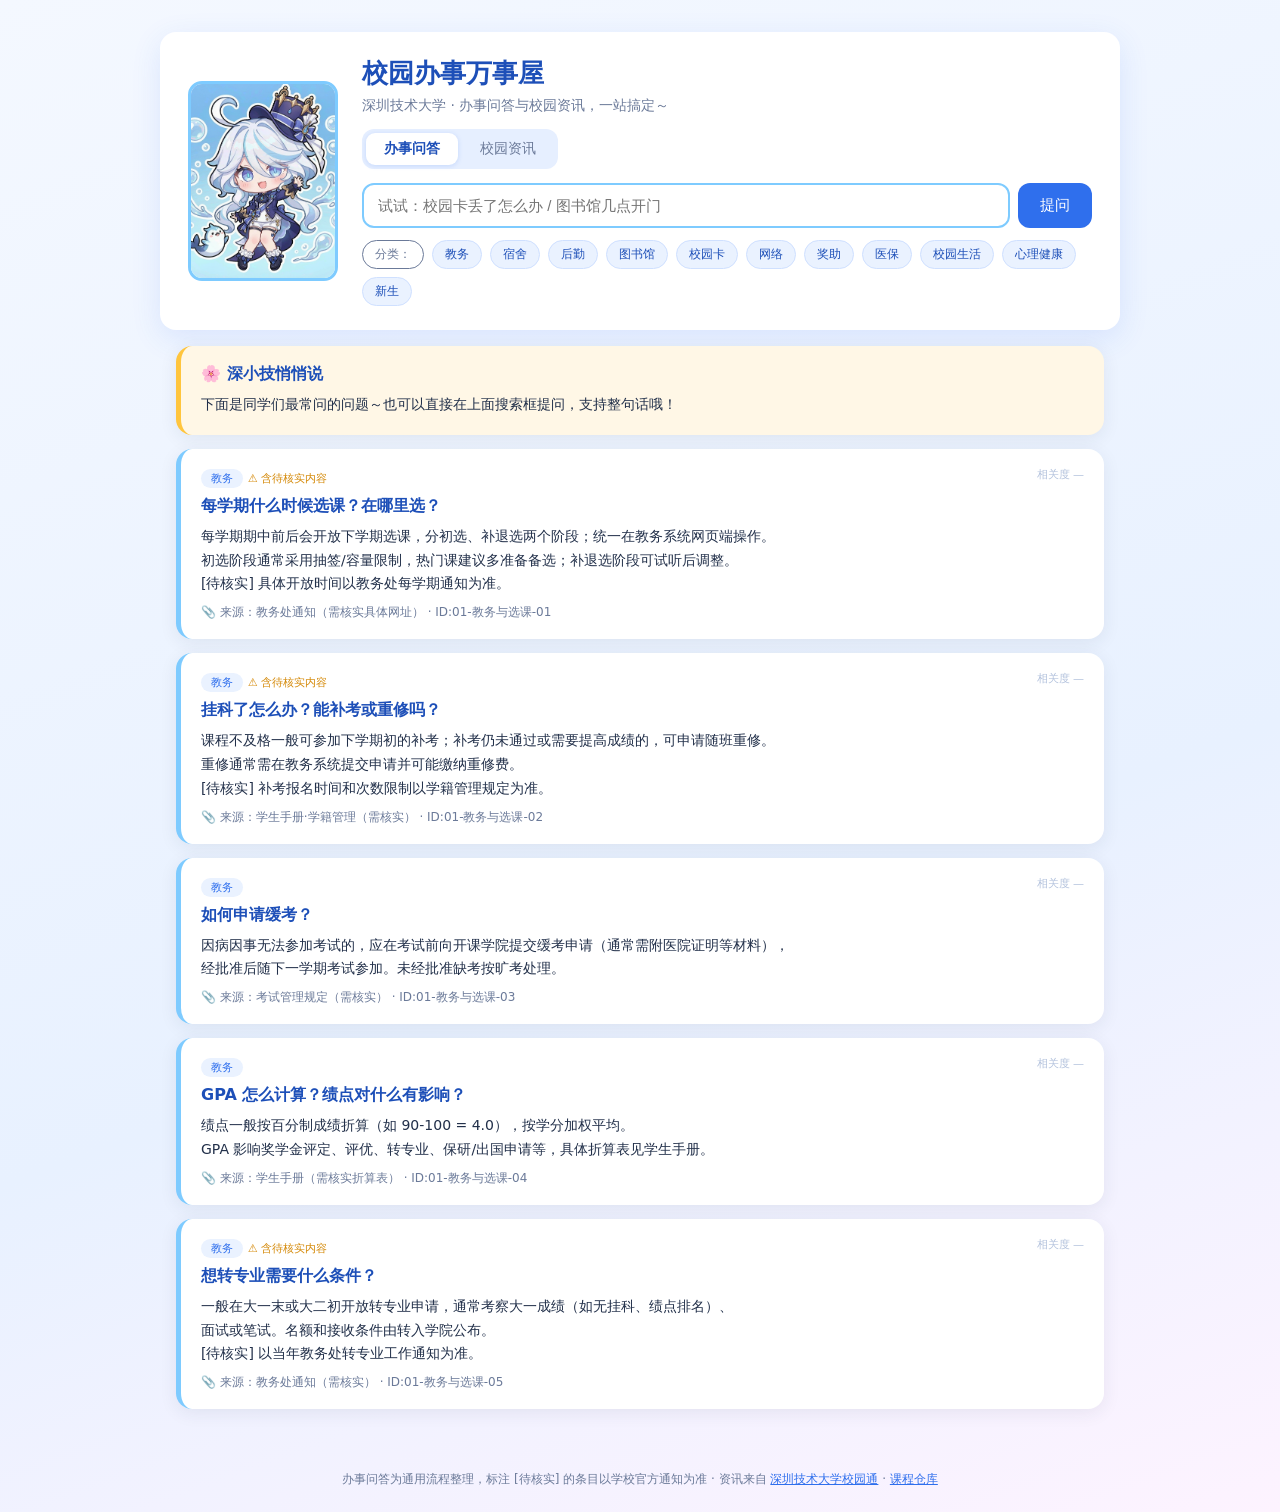
==== docs/index.html @ dcde4b38 "自动同步：校园资讯 2026-11-08 12:26 UTC" ====
<!DOCTYPE html>
<html lang="zh-CN">
<head>
  <meta charset="UTF-8" />
  <meta name="viewport" content="width=device-width, initial-scale=1.0" />
  <title>SZTU 校园办事万事屋 · 问答与资讯</title>
  <style>
/* SZTU 校园办事万事屋 —— 简洁二次元风格 */
:root {
  --bg: #f4f8ff;
  --card: #ffffff;
  --primary: #2f6fed;
  --primary-dark: #1d4fb8;
  --accent: #7ecbff;
  --text: #22304a;
  --muted: #6b7a99;
  --radius: 16px;
}
* { box-sizing: border-box; margin: 0; padding: 0; }
body {
  font-family: "Microsoft YaHei", "PingFang SC", system-ui, sans-serif;
  background: linear-gradient(160deg, var(--bg), #e8f1ff 60%, #fdf3ff);
  color: var(--text);
  min-height: 100vh;
}
.hero {
  display: flex; gap: 24px; align-items: center; flex-wrap: wrap;
  max-width: 960px; margin: 32px auto 16px; padding: 24px 28px;
  background: var(--card); border-radius: var(--radius);
  box-shadow: 0 8px 30px rgba(47, 111, 237, .12);
}
.mascot {
  width: 150px; height: 200px; object-fit: cover; object-position: top;
  border-radius: 14px; border: 3px solid var(--accent);
}
h1 { font-size: 26px; color: var(--primary-dark); }
.slogan { color: var(--muted); margin: 6px 0 14px; font-size: 14px; }
.search-box { display: flex; gap: 8px; }
#q {
  flex: 1; min-width: 260px; padding: 12px 14px; font-size: 15px;
  border: 2px solid var(--accent); border-radius: 12px; outline: none;
}
#q:focus { border-color: var(--primary); }
#ask {
  padding: 12px 22px; font-size: 15px; border: none; cursor: pointer;
  background: var(--primary); color: #fff; border-radius: 12px;
  transition: background .2s;
}
#ask:hover { background: var(--primary-dark); }
.chips { margin-top: 12px; display: flex; gap: 8px; flex-wrap: wrap; }
.chip {
  font-size: 12px; padding: 5px 12px; border-radius: 999px; cursor: pointer;
  background: #eaf2ff; color: var(--primary-dark); border: 1px solid #cfe0ff;
}
.chip:hover { background: #dbe9ff; }
main { max-width: 960px; margin: 0 auto; padding: 0 16px 48px; }
.card {
  background: var(--card); border-radius: var(--radius); padding: 18px 20px;
  margin-bottom: 14px; box-shadow: 0 4px 18px rgba(34, 48, 74, .08);
  border-left: 5px solid var(--accent);
}
.card h3 { font-size: 16px; color: var(--primary-dark); margin-bottom: 8px; }
.card .cat {
  display: inline-block; font-size: 11px; background: #eaf2ff; color: var(--primary);
  border-radius: 999px; padding: 2px 10px; margin-bottom: 8px;
}
.card pre {
  white-space: pre-wrap; font-family: inherit; font-size: 14px;
  line-height: 1.7; color: var(--text);
}
.card .src { margin-top: 8px; font-size: 12px; color: var(--muted); }
.card .score { float: right; font-size: 11px; color: #b3c2dd; }
.warn-tag { font-size: 11px; color: #d48806; }
.chip.static { background: #fff; color: var(--muted); cursor: default; border-color: var(--line); }
.empty { text-align: center; color: var(--muted); padding: 40px 0; }
.mascot-say {
  background: #fff7e6; border-left-color: #ffc53d;
}
footer { text-align: center; color: var(--muted); font-size: 12px; padding-bottom: 24px; }
footer a { color: var(--primary); }
@media (max-width: 640px) { .mascot { width: 100px; height: 130px; } }

/* ================= 视图切换 tabs ================= */
.hero-body { flex: 1 1 260px; min-width: 0; }
.tabs {
  display: flex; gap: 4px; width: fit-content; margin-bottom: 14px;
  background: #e6efff; padding: 4px; border-radius: 12px;
}
.tab {
  border: none; background: transparent; cursor: pointer;
  padding: 7px 18px; border-radius: 9px; font-size: 13.5px;
  color: var(--muted); font-family: inherit;
  transition: background .2s, color .2s, box-shadow .2s;
}
.tab:hover { color: var(--primary); }
.tab.active {
  background: #fff; color: var(--primary-dark); font-weight: 600;
  box-shadow: 0 1px 5px rgba(47, 111, 237, .18);
}

/* ================= 校园资讯 ================= */
.news-head {
  background: var(--card); border-radius: var(--radius);
  padding: 16px 18px 12px; margin-bottom: 14px;
  box-shadow: 0 4px 18px rgba(34, 48, 74, .07);
}
.news-head-row {
  display: flex; justify-content: space-between; align-items: flex-start; gap: 12px;
}
.news-head-row > div { min-width: 0; }
.news-title-row h2 { word-break: break-word; }
.news-title-row { display: flex; align-items: baseline; gap: 10px; flex-wrap: wrap; }
.news-title-row h2 { font-size: 19px; color: var(--primary-dark); }
.news-src { font-size: 11.5px; color: var(--muted); }
.news-meta { font-size: 12px; color: var(--muted); margin-top: 4px; }
.news-stale { color: #d48806; }
.news-refresh {
  flex-shrink: 0; border: 1px solid #cfe0ff; background: #fff; color: var(--primary);
  border-radius: 10px; padding: 7px 15px; font-size: 13px; cursor: pointer;
  font-family: inherit; transition: background .2s;
}
.news-refresh:hover { background: #f2f7ff; }
.news-refresh:disabled { opacity: .6; cursor: default; }
.news-chips { justify-content: flex-start; margin: 4px 0 14px; }
.chip.on { background: var(--primary); color: #fff; border-color: var(--primary); }

.news-list { display: grid; gap: 10px; }
.news-card {
  display: block; text-decoration: none; color: inherit;
  background: var(--card); border-radius: 14px; padding: 14px 16px;
  border-left: 4px solid #cfe0ff;
  box-shadow: 0 2px 10px rgba(34, 48, 74, .06);
  transition: transform .18s ease, box-shadow .18s ease, border-color .18s ease;
}
.news-card:hover {
  transform: translateY(-2px); border-left-color: var(--primary);
  box-shadow: 0 8px 22px rgba(47, 111, 237, .14);
}
.news-card-top { display: flex; justify-content: space-between; align-items: center; margin-bottom: 6px; }
.news-badge {
  font-size: 11px; background: #eaf2ff; color: var(--primary);
  border-radius: 999px; padding: 2px 10px;
}
.news-date { font-size: 11.5px; color: var(--muted); }
.news-card h3 { font-size: 15px; line-height: 1.5; color: var(--text); margin-bottom: 5px; }
.news-summary { font-size: 13px; color: #5c6b87; line-height: 1.65; }
.news-more { display: inline-block; margin-top: 8px; font-size: 12px; color: var(--primary); }
.news-empty { text-align: center; padding: 48px 0; color: var(--muted); }
.news-empty .sub { font-size: 12.5px; margin-top: 6px; }
.news-link-btn {
  display: inline-block; margin-top: 12px; text-decoration: none;
  background: var(--primary); color: #fff; padding: 8px 18px;
  border-radius: 10px; font-size: 13px;
}
.news-foot {
  margin-top: 18px; font-size: 11.5px; color: #9aa7c2;
  line-height: 1.65; text-align: center;
}
@media (max-width: 640px) {
  .news-head-row { flex-direction: column; gap: 8px; }
  .news-refresh { align-self: flex-start; }
  .news-summary {
    display: -webkit-box; -webkit-line-clamp: 2; -webkit-box-orient: vertical; overflow: hidden;
  }
  .tab { padding: 7px 14px; font-size: 13px; }
}

</style>
</head>
<body>
  <header class="hero">
    <img class="mascot" src="[data-uri]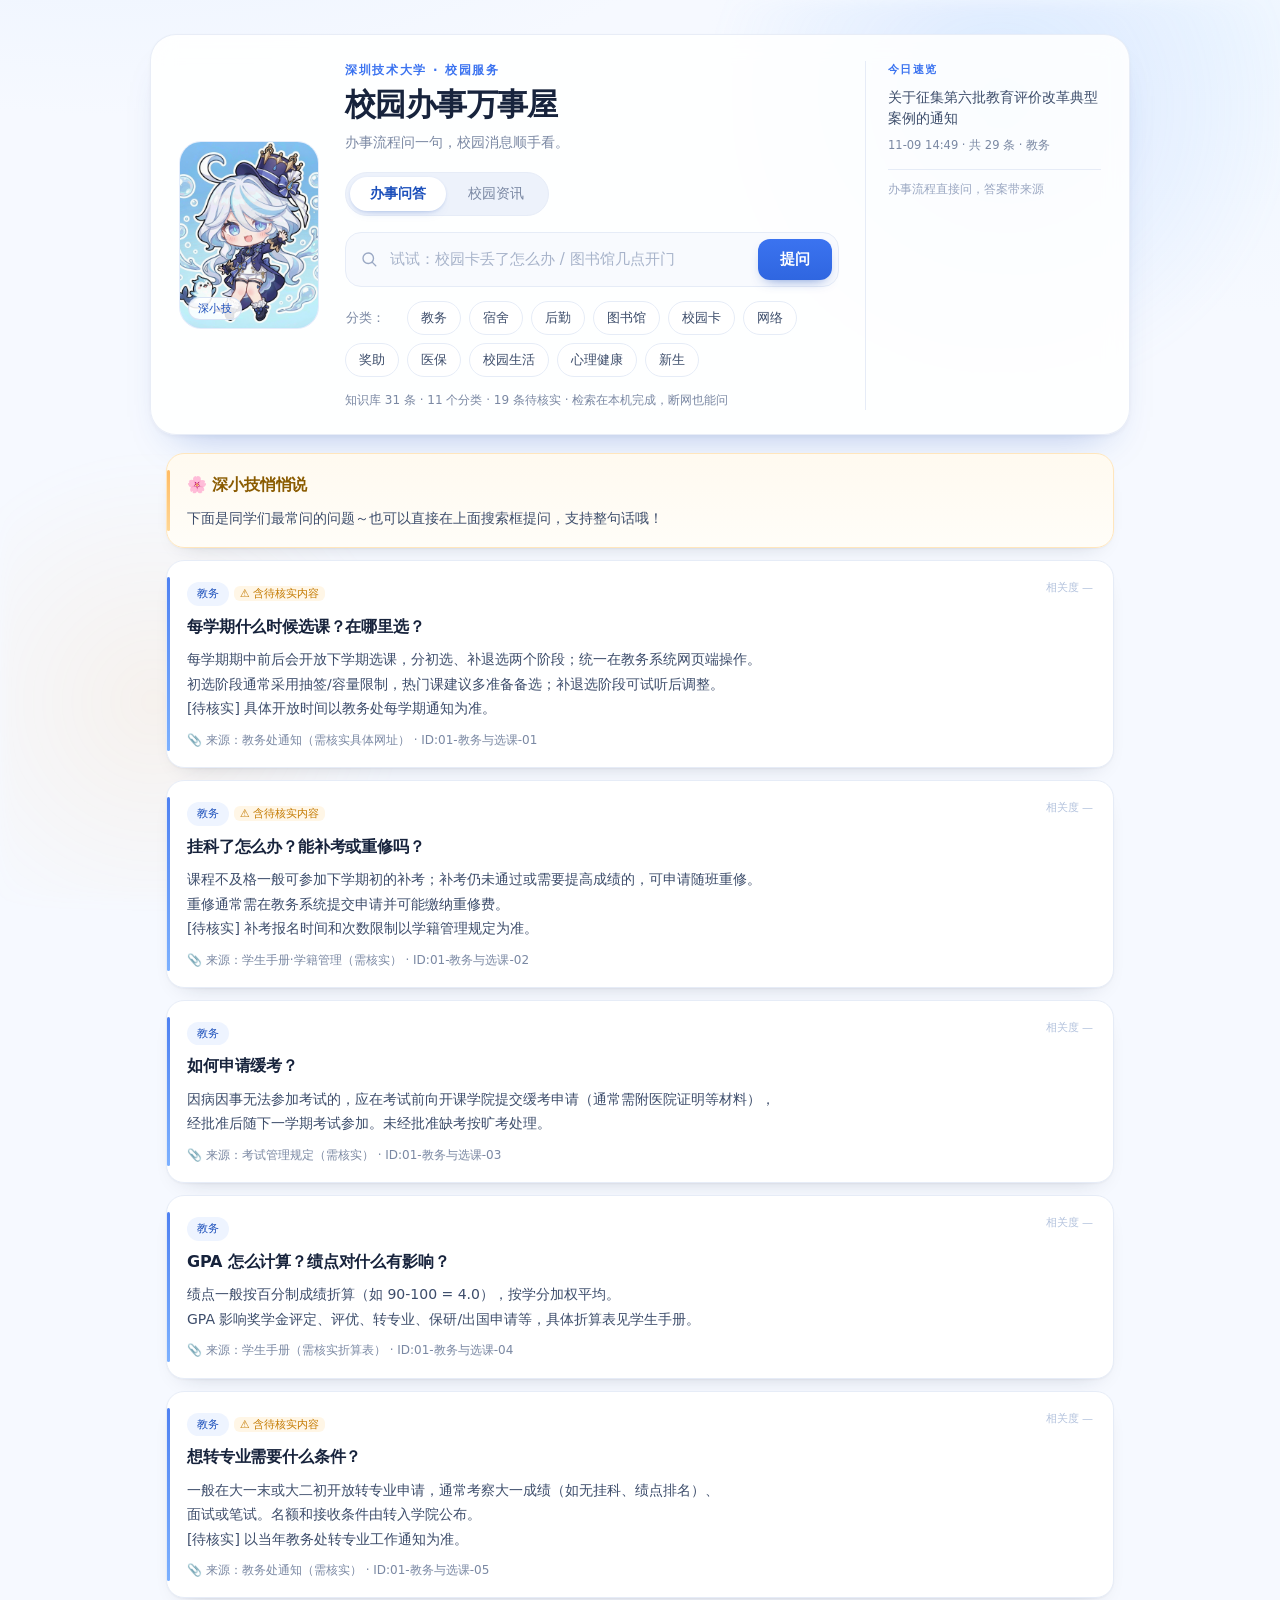
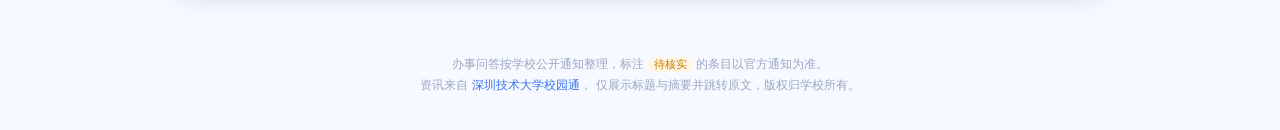
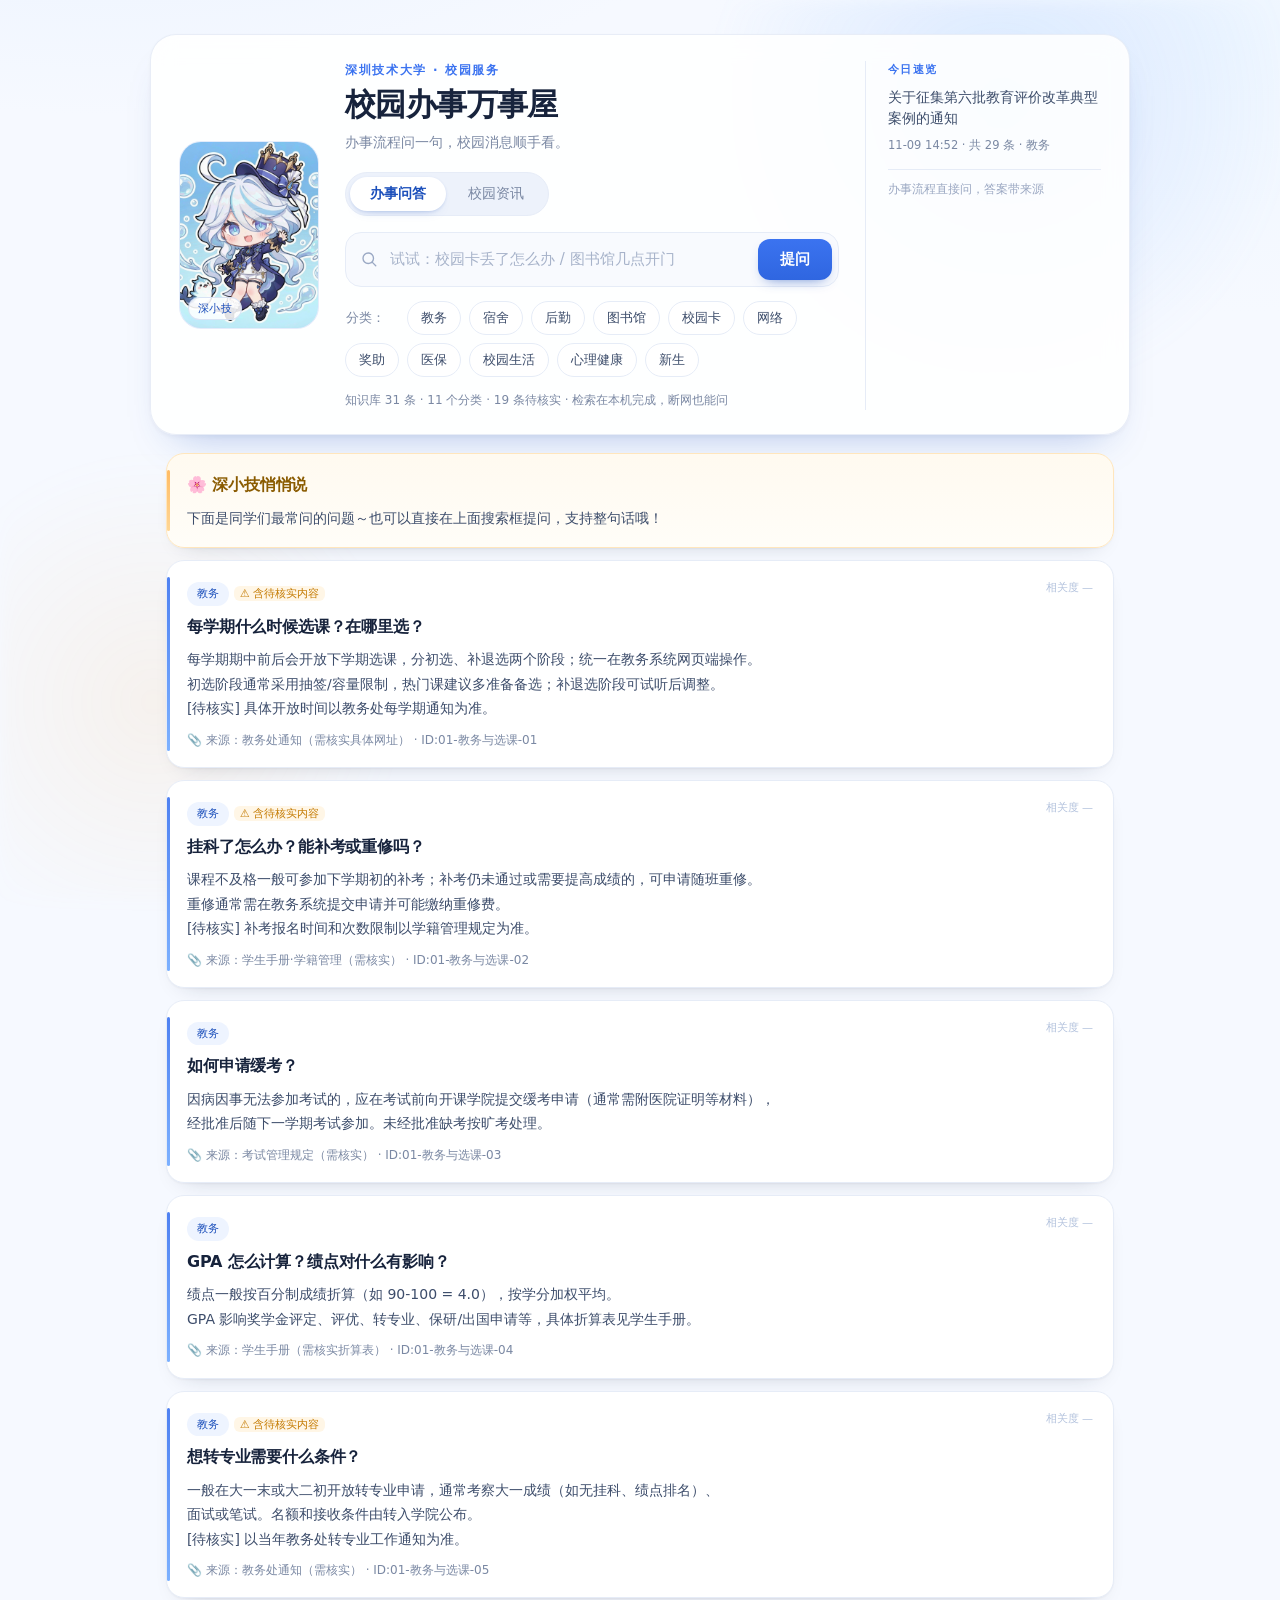
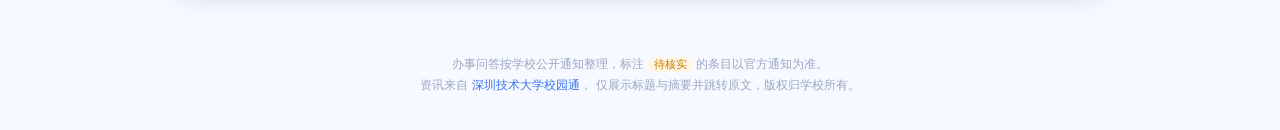
